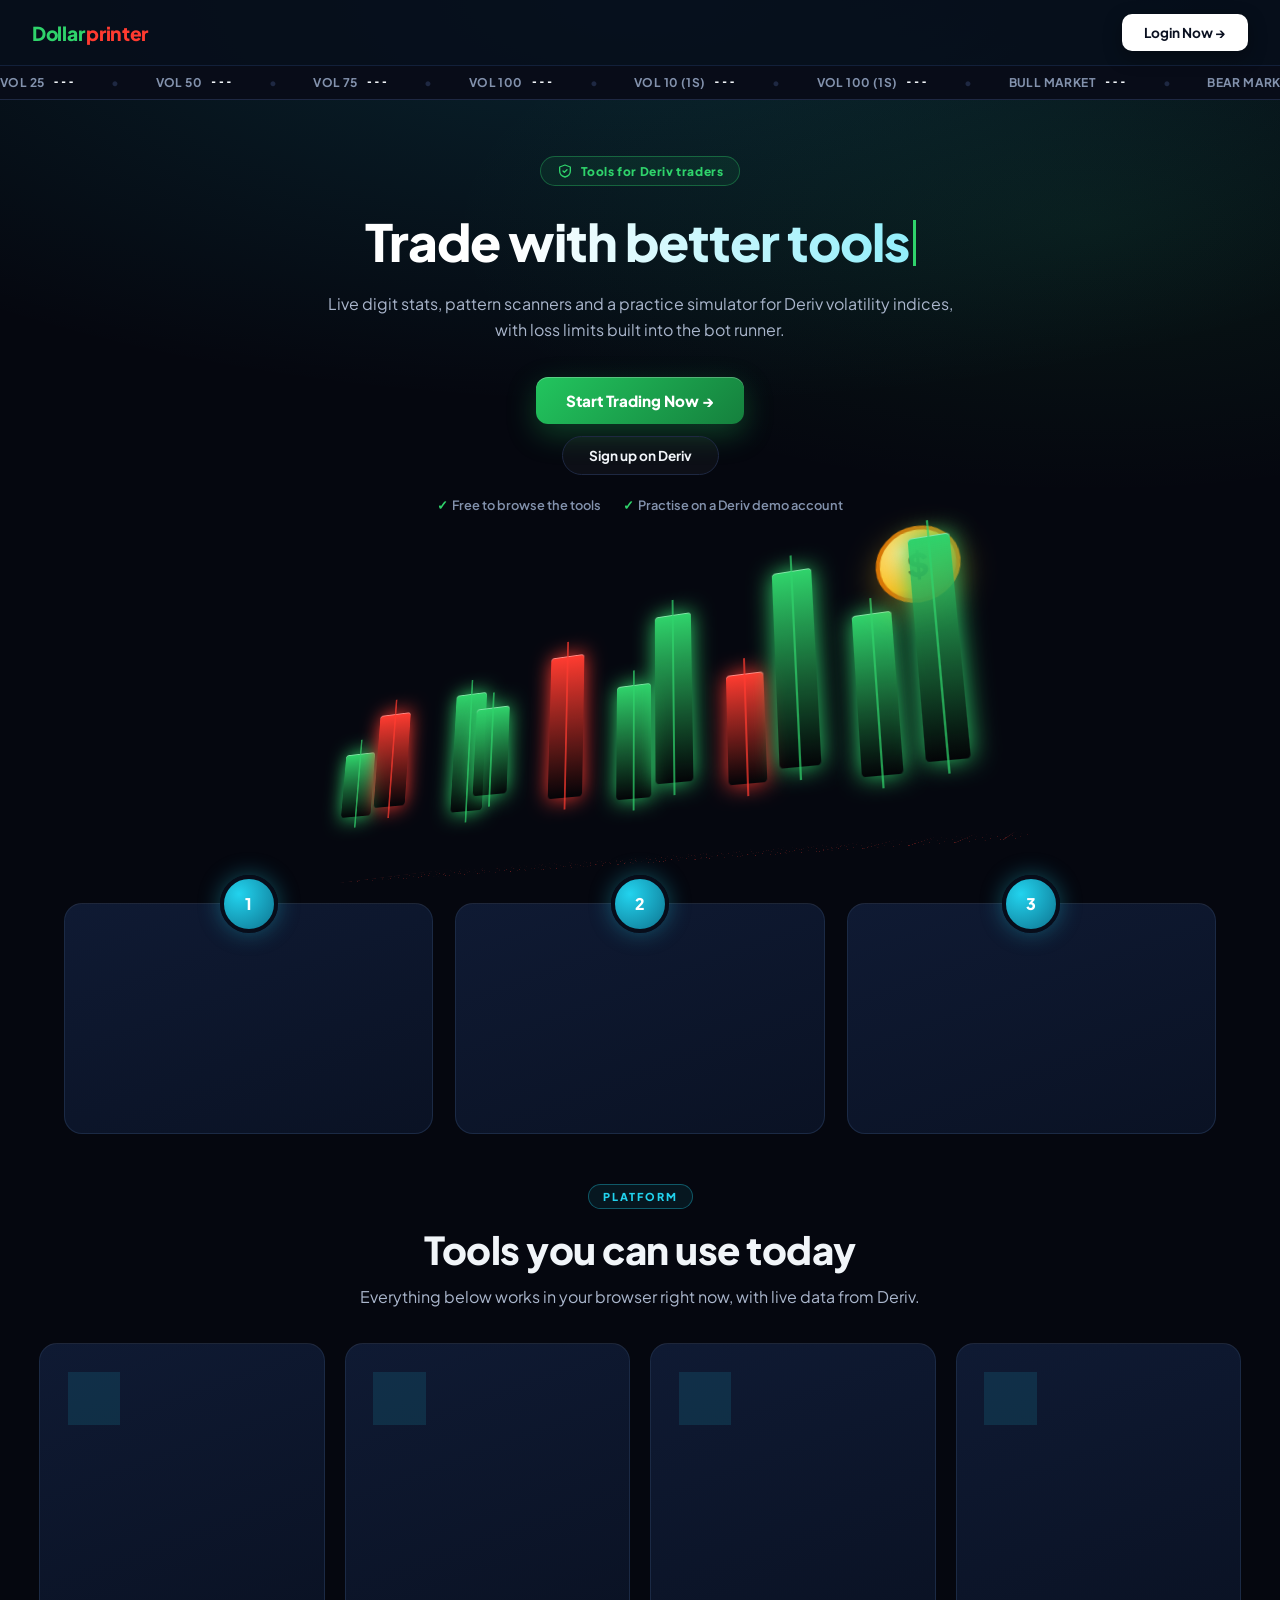
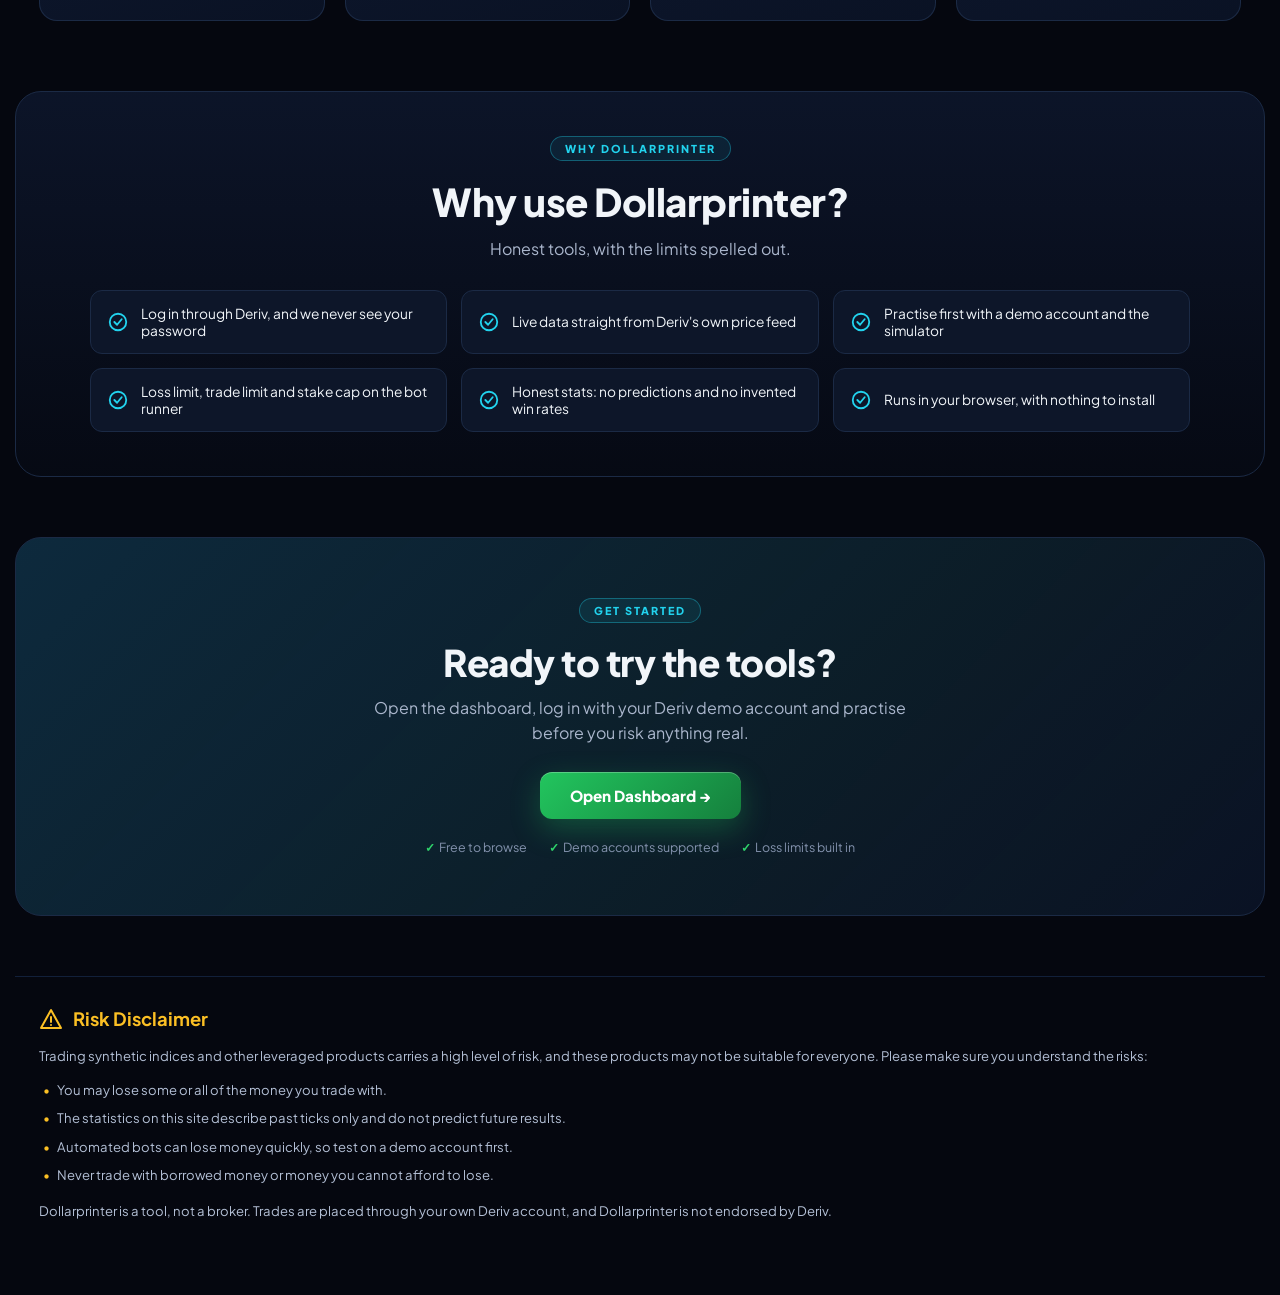
==== index.html @ e22c9d63 "Initial TradersKit website" ====
<!DOCTYPE html>
<html lang="en">
<head>
  <meta charset="UTF-8" />
  <meta name="viewport" content="width=device-width, initial-scale=1.0" />
  <title>Dollarprinter — Automated Trading &amp; Smart Bots</title>
  <link rel="stylesheet" href="style.css" />
  <link href="https://fonts.googleapis.com/css2?family=Plus+Jakarta+Sans:wght@400;500;600;700;800&display=swap" rel="stylesheet">
  <style>
    /* ===== Landing page look (all styles for this page live here) ===== */
    body.landing-body {
      background-image:
        radial-gradient(ellipse 80% 45% at 50% 0%, rgba(34, 211, 238, 0.14), transparent),
        radial-gradient(ellipse 50% 30% at 85% 25%, rgba(47, 211, 107, 0.08), transparent);
      background-size: auto;
    }

    /* Header */
    .landing-header {
      max-width: none;
      padding: 14px 32px;
      border-bottom: 1px solid #12203a;
      background: rgba(7, 13, 26, 0.85);
    }
    .brand-logo-text .lg { color: var(--green); }
    .brand-logo-text .lp { color: var(--red); margin-left: 2px; }
    .btn-login-now {
      background: #fff;
      color: #0a1020;
      box-shadow: 0 6px 18px rgba(0, 0, 0, 0.35);
    }
    .btn-login-now:hover { box-shadow: 0 10px 24px rgba(255, 255, 255, 0.18); }

    /* Hero */
    .hero-section { padding: 56px 24px 30px; }
    .hero-badge {
      display: inline-flex;
      align-items: center;
      gap: 8px;
      letter-spacing: 0.6px;
      font-size: 0.75rem;
      color: var(--green);
      border-color: rgba(47, 211, 107, 0.35);
      background: rgba(47, 211, 107, 0.08);
    }
    .hero-badge svg { width: 16px; height: 16px; }
    .hero-section h1 {
      min-height: 1.2em;
      background: linear-gradient(90deg, #ffffff 35%, #67e8f9);
      -webkit-background-clip: text;
      background-clip: text;
    }
    .caret {
      display: inline-block;
      width: 3px;
      height: 0.9em;
      background: var(--green);
      margin-left: 4px;
      vertical-align: -0.08em;
      animation: blink 1s steps(1) infinite;
    }
    @keyframes blink { 50% { opacity: 0; } }
    .hero-sub { max-width: 640px; margin: 18px auto 0; color: #aab6cc; font-size: 1rem; line-height: 1.6; }
    .hero-cta-group { flex-direction: column; align-items: center; gap: 12px; }
    .btn-hero-start {
      background: linear-gradient(135deg, #22c55e, #15803d);
      box-shadow: 0 10px 30px rgba(34, 197, 94, 0.3), inset 0 1px 0 rgba(255, 255, 255, 0.25);
    }
    .btn-hero-signup { padding: 10px 26px; font-size: 0.85rem; border-radius: 99px; }
    .ck { color: var(--green); margin-right: 4px; font-weight: 800; }

    /* Scene */
    .trade-scene { margin-top: 0; height: 300px; }

    /* Step cards */
    .steps {
      max-width: 1200px;
      margin: 60px auto 50px;
      padding: 0 24px;
      display: grid;
      grid-template-columns: repeat(auto-fit, minmax(280px, 1fr));
      gap: 40px 22px;
      perspective: 1200px;
    }
    .step-card {
      position: relative;
      background: linear-gradient(160deg, #0f1a33, #0a1224);
      border: 1px solid #1b2a45;
      border-top-color: var(--border-hi);
      border-radius: 18px;
      padding: 46px 26px 26px;
      text-align: center;
      transition: transform 0.35s ease, box-shadow 0.35s ease;
      transform-style: preserve-3d;
    }
    .step-card:hover {
      transform: rotateX(4deg) rotateY(-6deg) translateY(-6px);
      box-shadow: 0 24px 50px rgba(0, 0, 0, 0.5), 0 0 0 1px rgba(34, 211, 238, 0.3);
    }
    .step-num {
      position: absolute;
      top: 0; left: 50%;
      transform: translate(-50%, -50%);
      width: 58px; height: 58px;
      border-radius: 50%;
      background: radial-gradient(circle at 30% 30%, #22d3ee, #0e7490);
      border: 4px solid #070d1a;
      box-shadow: 0 0 22px rgba(34, 211, 238, 0.35);
      display: flex; align-items: center; justify-content: center;
      font-weight: 800; color: #fff;
    }
    .step-card h4 { font-size: 1.05rem; margin-bottom: 10px; }
    .step-card p { font-size: 0.88rem; line-height: 1.65; color: #b4c0d6; }
    .step-where { display: inline-block; margin-top: 16px; font-size: 0.78rem; font-weight: 700; color: #22d3ee; }

    /* Section headings */
    .section-head { text-align: center; max-width: 760px; margin: 0 auto 34px; padding: 0 24px; }
    .tag {
      display: inline-block;
      font-size: 0.68rem; font-weight: 800; letter-spacing: 2px;
      color: #22d3ee;
      border: 1px solid rgba(34, 211, 238, 0.35);
      background: rgba(34, 211, 238, 0.08);
      padding: 5px 14px; border-radius: 99px; margin-bottom: 16px;
    }
    .section-head h2 { font-size: clamp(1.6rem, 3.5vw, 2.4rem); font-weight: 800; letter-spacing: -0.5px; }
    .section-head p { margin-top: 10px; color: #aab6cc; line-height: 1.6; }

    /* Feature cards */
    .feat-grid {
      max-width: 1250px;
      margin: 0 auto 70px;
      padding: 0 24px;
      display: grid;
      grid-template-columns: repeat(auto-fit, minmax(250px, 1fr));
      gap: 20px;
      perspective: 1200px;
    }
    .feat-card {
      background: linear-gradient(160deg, #0f1a33, #0a1224);
      border: 1px solid #1b2a45;
      border-top-color: var(--border-hi);
      border-radius: 18px;
      padding: 28px;
      transition: transform 0.35s ease, box-shadow 0.35s ease, border-color 0.35s;
      transform-style: preserve-3d;
    }
    .feat-card:hover {
      transform: rotateX(3deg) rotateY(-5deg) translateY(-6px);
      border-color: rgba(34, 211, 238, 0.5);
      box-shadow: 0 24px 50px rgba(0, 0, 0, 0.5), 0 0 30px rgba(34, 211, 238, 0.12);
    }
    .feat-icon {
      width: 52px; height: 52px;
      border-radius: 14px;
      background: rgba(34, 211, 238, 0.12);
      border: 1px solid rgba(34, 211, 238, 0.3);
      color: #22d3ee;
      display: flex; align-items: center; justify-content: center;
      margin-bottom: 20px;
    }
    .feat-icon svg { width: 26px; height: 26px; }
    .feat-card h3 { font-size: 1.08rem; font-weight: 700; }
    .feat-sub { display: block; margin: 6px 0 12px; font-size: 0.82rem; font-weight: 700; color: #22d3ee; }
    .feat-card p { font-size: 0.86rem; line-height: 1.65; color: #b4c0d6; }

    /* Why grid */
    .why-wrap {
      max-width: 1250px;
      margin: 0 auto 60px;
      padding: 44px 28px;
      border: 1px solid #1b2a45;
      border-radius: 26px;
      background: linear-gradient(180deg, rgba(15, 26, 51, 0.7), rgba(7, 13, 26, 0.4));
    }
    .why-grid {
      display: grid;
      grid-template-columns: repeat(auto-fit, minmax(280px, 1fr));
      gap: 14px;
      max-width: 1100px;
      margin: 0 auto;
    }
    .why-item {
      display: flex; align-items: center; gap: 12px;
      background: #0d1629;
      border: 1px solid #1b2a45;
      border-radius: 12px;
      padding: 14px 16px;
      font-size: 0.86rem;
      transition: border-color 0.25s, box-shadow 0.25s;
    }
    .why-item:hover { border-color: rgba(34, 211, 238, 0.5); box-shadow: 0 0 22px rgba(34, 211, 238, 0.12); }
    .why-item svg { flex-shrink: 0; width: 22px; height: 22px; color: #22d3ee; }

    /* Get started panel */
    .cta-panel {
      max-width: 1250px;
      margin: 0 auto 60px;
      padding: 60px 24px;
      text-align: center;
      border: 1px solid #1b2a45;
      border-radius: 26px;
      background:
        linear-gradient(135deg, rgba(34, 211, 238, 0.12), rgba(47, 211, 107, 0.06) 60%, transparent),
        #0a1224;
    }
    .cta-panel h2 { font-size: clamp(1.6rem, 3.5vw, 2.3rem); font-weight: 800; letter-spacing: -0.5px; }
    .cta-panel p { margin: 10px auto 26px; max-width: 560px; color: #aab6cc; line-height: 1.6; }
    .cta-checks { display: flex; gap: 22px; justify-content: center; flex-wrap: wrap; margin-top: 20px; font-size: 0.78rem; color: var(--text-muted); }

    /* Risk disclaimer */
    .risk-box { max-width: 1250px; margin: 0 auto; padding: 30px 24px 60px; border-top: 1px solid #12203a; }
    .risk-box h3 { display: flex; align-items: center; gap: 10px; color: var(--gold); font-size: 1.15rem; margin-bottom: 14px; }
    .risk-box h3 svg { width: 24px; height: 24px; }
    .risk-box p { font-size: 0.82rem; line-height: 1.7; color: #b4c0d6; margin-bottom: 12px; }
    .risk-box ul { list-style: none; margin: 0 0 14px; }
    .risk-box li { font-size: 0.82rem; line-height: 1.7; color: #b4c0d6; padding-left: 18px; position: relative; margin-bottom: 6px; }
    .risk-box li::before { content: "\2022"; position: absolute; left: 4px; color: var(--gold); }

    @media (max-width: 640px) {
      .landing-header { padding: 12px 16px; }
      .trade-scene { height: 240px; }
    }
    @media (prefers-reduced-motion: reduce) {
      .caret { animation: none; }
      .step-card, .feat-card { transition: none; }
    }
  </style>
</head>
<body class="landing-body">

  <!-- Main Landing Header -->
  <header class="landing-header">
    <div class="brand-logo-text">
      <span class="lg">Dollar</span><span class="lp">printer</span>
    </div>
    <a id="login-nav-btn" href="dashboard.html" class="btn-login-now">Login Now &rarr;</a>
  </header>

  <!-- Live price marquee (filled by script below) -->
  <div class="asset-ticker-bar">
    <div class="marquee">
      <div class="marquee-track" id="ticker-track"></div>
    </div>
  </div>

  <!-- Hero Section -->
  <section class="hero-section">
    <div class="hero-badge">
      <svg viewBox="0 0 24 24" fill="none" stroke="currentColor" stroke-width="2" stroke-linecap="round" stroke-linejoin="round"><path d="M12 3l8 3v6c0 5-3.5 8-8 9-4.5-1-8-4-8-9V6l8-3z"/><path d="M9 12l2 2 4-4"/></svg>
      Tools for Deriv traders
    </div>

    <h1><span id="typed"></span><span class="caret"></span></h1>
    <p class="hero-sub">Live digit stats, pattern scanners and a practice simulator for Deriv volatility indices, with loss limits built into the bot runner.</p>

    <div class="hero-cta-group">
      <a id="hero-start-btn" href="dashboard.html" class="btn-hero-start">Start Trading Now &rarr;</a>
      <a href="https://deriv.com/signup/" target="_blank" rel="noopener" class="btn-hero-signup">Sign up on Deriv</a>
    </div>

    <div class="hero-subtext">
      <span><span class="ck">&#10003;</span>Free to browse the tools</span>
      <span><span class="ck">&#10003;</span>Practise on a Deriv demo account</span>
    </div>
  </section>

  <!-- 3D Trades Scene -->
  <section class="trade-scene" aria-hidden="true">
    <div class="trade-stage">
      <div class="trade-floor"></div>

      <div class="candle"     style="--i:0;  --h:70px;  --z:0px;"></div>
      <div class="candle red" style="--i:1;  --h:100px; --z:30px;"></div>
      <div class="candle"     style="--i:2;  --h:130px; --z:-20px;"></div>
      <div class="candle"     style="--i:3;  --h:90px;  --z:40px;"></div>
      <div class="candle red" style="--i:4;  --h:150px; --z:0px;"></div>
      <div class="candle"     style="--i:5;  --h:120px; --z:-30px;"></div>
      <div class="candle"     style="--i:6;  --h:170px; --z:20px;"></div>
      <div class="candle red" style="--i:7;  --h:110px; --z:-10px;"></div>
      <div class="candle"     style="--i:8;  --h:190px; --z:35px;"></div>
      <div class="candle"     style="--i:9;  --h:160px; --z:-25px;"></div>
      <div class="candle"     style="--i:10; --h:215px; --z:10px;"></div>

      <div class="coin">$</div>
    </div>
  </section>

  <!-- Three steps -->
  <section class="steps">
    <div class="step-card">
      <div class="step-num">1</div>
      <h4>Pick a tool</h4>
      <p>Start with the dashboard for live stats, or open the digit tools and the pattern scanner to watch several markets at once.</p>
      <span class="step-where">Dashboard, Pro AI</span>
    </div>

    <div class="step-card">
      <div class="step-num">2</div>
      <h4>Study the numbers</h4>
      <p>See up to 5,000 ticks of digit history, even/odd and over/under results, and how your chosen pattern has really performed.</p>
      <span class="step-where">Bulk Trader, Analysis Tool</span>
    </div>

    <div class="step-card">
      <div class="step-num">3</div>
      <h4>Practise first</h4>
      <p>Try your stake, take profit, stop loss and martingale with virtual money and see what a losing streak costs before you risk any real money.</p>
      <span class="step-where">Dual Edge</span>
    </div>
  </section>

  <!-- Features -->
  <div class="section-head">
    <span class="tag">PLATFORM</span>
    <h2>Tools you can use today</h2>
    <p>Everything below works in your browser right now, with live data from Deriv.</p>
  </div>

  <section class="feat-grid">
    <div class="feat-card">
      <div class="feat-icon">
        <svg viewBox="0 0 24 24" fill="none" stroke="currentColor" stroke-width="2" stroke-linecap="round" stroke-linejoin="round"><path d="M3 3v18h18"/><path d="M7 15l4-4 3 3 5-6"/></svg>
      </div>
      <h3>Live Market Stats</h3>
      <span class="feat-sub">Last 100 ticks, updated live</span>
      <p>Ten Volatility indices ranked by their biggest lean in direction and even/odd, with plain notes on what the numbers do not tell you.</p>
    </div>

    <div class="feat-card">
      <div class="feat-icon">
        <svg viewBox="0 0 24 24" fill="none" stroke="currentColor" stroke-width="2" stroke-linecap="round" stroke-linejoin="round"><path d="M4 9h16M4 15h16M10 3L8 21M16 3l-2 18"/></svg>
      </div>
      <h3>Digit Tools</h3>
      <span class="feat-sub">Circles, history and patterns</span>
      <p>Ten live digit circles, an even/odd and over/under strip, and a scanner for six digit patterns across ten markets.</p>
    </div>

    <div class="feat-card">
      <div class="feat-icon">
        <svg viewBox="0 0 24 24" fill="none" stroke="currentColor" stroke-width="2" stroke-linecap="round" stroke-linejoin="round"><path d="M12 3l8 3v6c0 5-3.5 8-8 9-4.5-1-8-4-8-9V6l8-3z"/></svg>
      </div>
      <h3>Practice Simulator</h3>
      <span class="feat-sub">Virtual money only</span>
      <p>Run stake, take profit, stop loss and martingale on live ticks and see the real cost of a losing streak, with a payout margin included.</p>
    </div>

    <div class="feat-card">
      <div class="feat-icon">
        <svg viewBox="0 0 24 24" fill="none" stroke="currentColor" stroke-width="2" stroke-linecap="round" stroke-linejoin="round"><rect x="5" y="8" width="14" height="11" rx="3"/><path d="M12 8V4M9 13h.01M15 13h.01M9 16h6"/></svg>
      </div>
      <h3>Bot Runner with Limits</h3>
      <span class="feat-sub">Your Deriv account, your rules</span>
      <p>Log in through Deriv and run a simple digit bot that stops itself at your loss limit, trade limit or stake cap.</p>
    </div>
  </section>

  <!-- Why use -->
  <section class="why-wrap">
    <div class="section-head" style="margin-bottom: 28px;">
      <span class="tag">WHY DOLLARPRINTER</span>
      <h2>Why use Dollarprinter?</h2>
      <p>Honest tools, with the limits spelled out.</p>
    </div>

    <div class="why-grid">
      <div class="why-item">
        <svg viewBox="0 0 24 24" fill="none" stroke="currentColor" stroke-width="2" stroke-linecap="round" stroke-linejoin="round"><circle cx="12" cy="12" r="9"/><path d="M8 12l3 3 5-6"/></svg>
        <span>Log in through Deriv, and we never see your password</span>
      </div>
      <div class="why-item">
        <svg viewBox="0 0 24 24" fill="none" stroke="currentColor" stroke-width="2" stroke-linecap="round" stroke-linejoin="round"><circle cx="12" cy="12" r="9"/><path d="M8 12l3 3 5-6"/></svg>
        <span>Live data straight from Deriv's own price feed</span>
      </div>
      <div class="why-item">
        <svg viewBox="0 0 24 24" fill="none" stroke="currentColor" stroke-width="2" stroke-linecap="round" stroke-linejoin="round"><circle cx="12" cy="12" r="9"/><path d="M8 12l3 3 5-6"/></svg>
        <span>Practise first with a demo account and the simulator</span>
      </div>
      <div class="why-item">
        <svg viewBox="0 0 24 24" fill="none" stroke="currentColor" stroke-width="2" stroke-linecap="round" stroke-linejoin="round"><circle cx="12" cy="12" r="9"/><path d="M8 12l3 3 5-6"/></svg>
        <span>Loss limit, trade limit and stake cap on the bot runner</span>
      </div>
      <div class="why-item">
        <svg viewBox="0 0 24 24" fill="none" stroke="currentColor" stroke-width="2" stroke-linecap="round" stroke-linejoin="round"><circle cx="12" cy="12" r="9"/><path d="M8 12l3 3 5-6"/></svg>
        <span>Honest stats: no predictions and no invented win rates</span>
      </div>
      <div class="why-item">
        <svg viewBox="0 0 24 24" fill="none" stroke="currentColor" stroke-width="2" stroke-linecap="round" stroke-linejoin="round"><circle cx="12" cy="12" r="9"/><path d="M8 12l3 3 5-6"/></svg>
        <span>Runs in your browser, with nothing to install</span>
      </div>
    </div>
  </section>

  <!-- Get started -->
  <section class="cta-panel">
    <span class="tag">GET STARTED</span>
    <h2>Ready to try the tools?</h2>
    <p>Open the dashboard, log in with your Deriv demo account and practise before you risk anything real.</p>
    <a id="cta-start-btn" href="dashboard.html" class="btn-hero-start" style="display: inline-block;">Open Dashboard &rarr;</a>
    <div class="cta-checks">
      <span><span class="ck">&#10003;</span>Free to browse</span>
      <span><span class="ck">&#10003;</span>Demo accounts supported</span>
      <span><span class="ck">&#10003;</span>Loss limits built in</span>
    </div>
  </section>

  <!-- Risk disclaimer -->
  <section class="risk-box">
    <h3>
      <svg viewBox="0 0 24 24" fill="none" stroke="currentColor" stroke-width="2" stroke-linecap="round" stroke-linejoin="round"><path d="M12 3L2 21h20L12 3z"/><path d="M12 10v5M12 18h.01"/></svg>
      Risk Disclaimer
    </h3>
    <p>Trading synthetic indices and other leveraged products carries a high level of risk, and these products may not be suitable for everyone. Please make sure you understand the risks:</p>
    <ul>
      <li>You may lose some or all of the money you trade with.</li>
      <li>The statistics on this site describe past ticks only and do not predict future results.</li>
      <li>Automated bots can lose money quickly, so test on a demo account first.</li>
      <li>Never trade with borrowed money or money you cannot afford to lose.</li>
    </ul>
    <p>Dollarprinter is a tool, not a broker. Trades are placed through your own Deriv account, and Dollarprinter is not endorsed by Deriv.</p>
  </section>

  <script>
    // ---------- OAuth / local routing ----------
    const APP_ID = 1089; // Replace with your production App ID once hosted
    const isLocal = window.location.hostname === "localhost" || window.location.hostname === "127.0.0.1";

    if (!isLocal) {
      const redirectUri = window.location.origin + "/dashboard.html";
      const oauthUrl = `https://oauth.deriv.com/oauth2/authorize?app_id=${APP_ID}&l=EN&brand=deriv&redirect_uri=${encodeURIComponent(redirectUri)}`;
      document.getElementById("login-nav-btn").href = oauthUrl;
      document.getElementById("hero-start-btn").href = oauthUrl;
      document.getElementById("cta-start-btn").href = oauthUrl;
    }

    // ---------- Typewriter headline ----------
    const PHRASES = ["Trade with better tools", "Test before you trade", "Know your risk first"];
    const typedEl = document.getElementById("typed");
    const reduceMotion = window.matchMedia("(prefers-reduced-motion: reduce)").matches;

    if (reduceMotion) {
      typedEl.textContent = PHRASES[0];
    } else {
      let phraseIndex = 0;
      let charIndex = 0;
      let deleting = false;

      function typeStep() {
        const full = PHRASES[phraseIndex];

        if (!deleting) {
          charIndex++;
          typedEl.textContent = full.slice(0, charIndex);
          if (charIndex === full.length) {
            deleting = true;
            setTimeout(typeStep, 1800);
            return;
          }
          setTimeout(typeStep, 70);
        } else {
          charIndex--;
          typedEl.textContent = full.slice(0, charIndex);
          if (charIndex === 0) {
            deleting = false;
            phraseIndex = (phraseIndex + 1) % PHRASES.length;
            setTimeout(typeStep, 350);
            return;
          }
          setTimeout(typeStep, 35);
        }
      }
      typeStep();
    }

    // ---------- Live ticker marquee ----------
    const TICKER_SYMBOLS = [
      { symbol: "R_25",    label: "VOL 25" },
      { symbol: "R_50",    label: "VOL 50" },
      { symbol: "R_75",    label: "VOL 75" },
      { symbol: "R_100",   label: "VOL 100" },
      { symbol: "1HZ10V",  label: "VOL 10 (1S)" },
      { symbol: "1HZ100V", label: "VOL 100 (1S)" },
      { symbol: "RDBULL",  label: "BULL MARKET" },
      { symbol: "RDBEAR",  label: "BEAR MARKET" }
    ];

    const lastQuotes = {};

    function buildTicker() {
      const track = document.getElementById("ticker-track");
      // Build the list twice so the -50% scroll loops without a jump
      let html = "";
      for (let round = 0; round < 2; round++) {
        TICKER_SYMBOLS.forEach(item => {
          html += `
            <span class="tick-item" data-symbol="${item.symbol}">
              ${item.label} <b>---</b>
            </span>`;
        });
      }
      track.innerHTML = html;
    }

    function updateTicker(symbol, quote) {
      const previous = lastQuotes[symbol];
      lastQuotes[symbol] = quote;

      document.querySelectorAll(`.tick-item[data-symbol="${symbol}"]`).forEach(el => {
        el.querySelector("b").textContent = quote;
        if (previous !== undefined) {
          el.classList.remove("up", "down");
          if (quote > previous) el.classList.add("up");
          if (quote < previous) el.classList.add("down");
        }
      });
    }

    function connectTicker() {
      const socket = new WebSocket(`wss://ws.derivws.com/websockets/v3?app_id=${APP_ID}`);

      socket.onopen = () => {
        TICKER_SYMBOLS.forEach(item => {
          socket.send(JSON.stringify({ ticks: item.symbol, subscribe: 1 }));
        });
      };

      socket.onmessage = (event) => {
        const data = JSON.parse(event.data);
        if (data.msg_type === "tick" && data.tick) {
          const digits = data.tick.pip_size || 2;
          updateTicker(data.tick.symbol, Number(data.tick.quote).toFixed(digits));
        }
      };

      socket.onclose = () => setTimeout(connectTicker, 3000);
    }

    buildTicker();
    connectTicker();
  </script>
</body>
</html>
---- style.css ----
:root {
  --bg-dark: #05070f;
  --bg-card: #0b101e;
  --bg-element: #131a2e;
  --border: #1e2842;
  --border-hi: rgba(255, 255, 255, 0.08);
  --text-main: #f1f5f9;
  --text-muted: #8392ad;
  --red: #ff3b30;
  --red-deep: #c4161c;
  --green: #2fd36b;
  --blue: #3b82f6;
  --cyan: #38bdf8;
  --gold: #fbbf24;
  --mono: 'JetBrains Mono', ui-monospace, 'SFMono-Regular', Menlo, monospace;
}

* { box-sizing: border-box; margin: 0; padding: 0; font-family: 'Plus Jakarta Sans', sans-serif; }

body.dash-body,
body.landing-body {
  background-color: var(--bg-dark);
  background-image:
    radial-gradient(ellipse 80% 50% at 50% -10%, rgba(255, 59, 48, 0.12), transparent),
    linear-gradient(rgba(255, 255, 255, 0.025) 1px, transparent 1px),
    linear-gradient(90deg, rgba(255, 255, 255, 0.025) 1px, transparent 1px);
  background-size: auto, 48px 48px, 48px 48px;
  background-attachment: fixed;
  color: var(--text-main);
  min-height: 100vh;
  -webkit-font-smoothing: antialiased;
}

/* ============ MARQUEE (reusable) ============ */
.marquee { overflow: hidden; width: 100%; white-space: nowrap; }
.marquee-track {
  display: flex;
  width: max-content;
  gap: 36px;
  animation: marqueeScroll 35s linear infinite;
}
.marquee:hover .marquee-track { animation-play-state: paused; }
.marquee.fast .marquee-track { animation-duration: 20s; }
.marquee.reverse .marquee-track { animation-direction: reverse; }
@keyframes marqueeScroll {
  from { transform: translateX(0); }
  to { transform: translateX(-50%); }
}
.tick-item {
  display: inline-flex;
  align-items: center;
  gap: 8px;
  font-size: 0.75rem;
  font-weight: 700;
  letter-spacing: 0.4px;
  color: var(--text-muted);
}
.tick-item b { font-family: var(--mono); color: var(--text-main); font-weight: 700; }
.tick-item.up b, .tick-item.up .chg { color: var(--green); }
.tick-item.down b, .tick-item.down .chg { color: var(--red); }
.tick-item .chg { font-family: var(--mono); font-size: 0.7rem; }
.tick-item::after { content: "•"; margin-left: 28px; color: var(--border); }

/* ============ LANDING: TOP TICKER ============ */
.asset-ticker-bar {
  background: #080c18;
  border-bottom: 1px solid var(--border);
  padding: 9px 0;
  overflow: hidden;
  display: flex;
  gap: 32px;
  font-size: 0.72rem;
  font-weight: 700;
  color: var(--text-muted);
  white-space: nowrap;
}
.asset-ticker-bar > span { padding-left: 20px; }
.asset-ticker-bar .marquee-track { padding: 0; }

/* ============ LANDING: HEADER ============ */
.landing-header {
  display: flex;
  justify-content: space-between;
  align-items: center;
  padding: 18px 32px;
  max-width: 1300px;
  margin: 0 auto;
}
.btn-login-now {
  background: linear-gradient(135deg, var(--red), var(--red-deep));
  color: #fff;
  text-decoration: none;
  padding: 10px 22px;
  border-radius: 10px;
  font-weight: 700;
  font-size: 0.85rem;
  box-shadow: 0 8px 24px rgba(255, 59, 48, 0.25), inset 0 1px 0 rgba(255, 255, 255, 0.25);
  transition: transform 0.2s, box-shadow 0.2s;
}
.btn-login-now:hover { transform: translateY(-2px); box-shadow: 0 12px 30px rgba(255, 59, 48, 0.4), inset 0 1px 0 rgba(255, 255, 255, 0.25); }

/* ============ LANDING: HERO ============ */
.hero-section {
  max-width: 900px;
  margin: 0 auto;
  padding: 70px 24px 50px;
  text-align: center;
}
.hero-badge {
  display: inline-block;
  font-size: 0.7rem;
  font-weight: 800;
  letter-spacing: 2px;
  color: var(--red);
  border: 1px solid rgba(255, 59, 48, 0.35);
  background: rgba(255, 59, 48, 0.08);
  padding: 6px 16px;
  border-radius: 99px;
  margin-bottom: 26px;
}
.hero-section h1 {
  font-size: clamp(1.9rem, 4.5vw, 3.2rem);
  font-weight: 800;
  line-height: 1.15;
  letter-spacing: -1px;
  background: linear-gradient(180deg, #ffffff 30%, #9aa8c4);
  -webkit-background-clip: text;
  background-clip: text;
  -webkit-text-fill-color: transparent;
}
.hero-cta-group { display: flex; gap: 14px; justify-content: center; flex-wrap: wrap; margin-top: 34px; }
.btn-hero-start {
  background: linear-gradient(135deg, var(--red), var(--red-deep));
  color: #fff;
  text-decoration: none;
  padding: 14px 30px;
  border-radius: 12px;
  font-weight: 800;
  font-size: 0.95rem;
  box-shadow: 0 10px 30px rgba(255, 59, 48, 0.3), inset 0 1px 0 rgba(255, 255, 255, 0.25);
  transition: transform 0.2s;
}
.btn-hero-start:hover { transform: translateY(-3px) scale(1.02); }
.btn-hero-signup {
  color: var(--text-main);
  text-decoration: none;
  padding: 14px 30px;
  border-radius: 12px;
  font-weight: 700;
  font-size: 0.95rem;
  border: 1px solid var(--border);
  background: rgba(255, 255, 255, 0.03);
  transition: border-color 0.2s, background 0.2s;
}
.btn-hero-signup:hover { border-color: var(--text-muted); background: rgba(255, 255, 255, 0.07); }
.hero-subtext { display: flex; gap: 22px; justify-content: center; flex-wrap: wrap; margin-top: 22px; font-size: 0.8rem; color: var(--text-muted); font-weight: 600; }

/* ============ LANDING: TESTIMONIALS + METRICS ============ */
.testimonials-grid {
  max-width: 1200px;
  margin: 30px auto 50px;
  padding: 0 24px;
  display: grid;
  grid-template-columns: repeat(auto-fit, minmax(280px, 1fr));
  gap: 22px;
  perspective: 1200px;
}
.testi-card {
  background: linear-gradient(160deg, var(--bg-element), var(--bg-card));
  border: 1px solid var(--border);
  border-top-color: var(--border-hi);
  border-radius: 16px;
  padding: 26px;
  transition: transform 0.35s ease, box-shadow 0.35s ease;
  transform-style: preserve-3d;
}
.testi-card:hover {
  transform: rotateX(4deg) rotateY(-6deg) translateY(-6px);
  box-shadow: 0 24px 50px rgba(0, 0, 0, 0.5), 0 0 0 1px rgba(255, 59, 48, 0.25);
}
.testi-avatar {
  width: 44px; height: 44px;
  border-radius: 12px;
  background: linear-gradient(135deg, var(--red), var(--red-deep));
  display: flex; align-items: center; justify-content: center;
  font-weight: 800; font-size: 0.85rem;
  margin-bottom: 16px;
}
.testi-card p { font-size: 0.88rem; line-height: 1.65; color: #cbd5e1; margin-bottom: 18px; }
.testi-card h4 { font-size: 0.95rem; font-weight: 700; }
.testi-role { font-size: 0.75rem; color: var(--text-muted); }
.stars { color: var(--gold); font-size: 0.85rem; letter-spacing: 2px; margin-top: 10px; }

.landing-metrics {
  max-width: 1100px;
  margin: 0 auto;
  padding: 40px 24px 70px;
  display: grid;
  grid-template-columns: repeat(auto-fit, minmax(160px, 1fr));
  gap: 20px;
  text-align: center;
  border-top: 1px solid var(--border);
}
.landing-metrics h2 { font-family: var(--mono); font-size: 2rem; font-weight: 800; color: #fff; }
.landing-metrics span { font-size: 0.78rem; color: var(--text-muted); font-weight: 600; text-transform: uppercase; letter-spacing: 1px; }

/* ============ 3D TRADES SCENE ============ */
.trade-scene {
  perspective: 1100px;
  height: 340px;
  max-width: 760px;
  margin: 10px auto 0;
  position: relative;
}
.trade-stage {
  position: absolute;
  inset: 0;
  transform-style: preserve-3d;
  transform: rotateX(18deg) rotateY(-22deg);
  animation: stageSway 12s ease-in-out infinite alternate;
}
@keyframes stageSway {
  from { transform: rotateX(18deg) rotateY(-22deg); }
  to { transform: rotateX(14deg) rotateY(18deg); }
}
.trade-floor {
  position: absolute;
  left: 4%; right: 4%; bottom: 20px; height: 70%;
  transform: rotateX(78deg) translateZ(-40px);
  transform-origin: bottom;
  background-image:
    linear-gradient(rgba(255, 59, 48, 0.35) 1px, transparent 1px),
    linear-gradient(90deg, rgba(255, 59, 48, 0.35) 1px, transparent 1px);
  background-size: 40px 40px;
  mask-image: linear-gradient(to top, #000, transparent);
  -webkit-mask-image: linear-gradient(to top, #000, transparent);
}
.candle {
  position: absolute;
  bottom: 50px;
  left: calc(var(--i) * 8.2% + 4%);
  width: 5%;
  min-width: 18px;
  height: var(--h);
  border-radius: 4px;
  background: linear-gradient(180deg, var(--c, var(--green)), rgba(0, 0, 0, 0.55));
  box-shadow: 0 0 22px var(--c, var(--green)), inset 0 1px 0 rgba(255, 255, 255, 0.4);
  transform-origin: bottom;
  transform: translateZ(var(--z, 0px));
  animation: candlePulse 3.2s ease-in-out infinite;
  animation-delay: calc(var(--i) * -0.35s);
}
.candle::before {
  content: "";
  position: absolute;
  left: 50%; width: 2px;
  top: -16px; bottom: -12px;
  transform: translateX(-50%);
  background: var(--c, var(--green));
  opacity: 0.7;
}
.candle.red { --c: var(--red); }
@keyframes candlePulse {
  0%, 100% { transform: translateZ(var(--z, 0px)) scaleY(1); }
  50% { transform: translateZ(var(--z, 0px)) scaleY(1.14); }
}

.coin {
  position: absolute;
  top: 6%; right: 8%;
  width: 78px; height: 78px;
  border-radius: 50%;
  transform-style: preserve-3d;
  animation: coinSpin 5s linear infinite, coinFloat 3s ease-in-out infinite alternate;
  background: radial-gradient(circle at 30% 30%, #fde68a, var(--gold) 55%, #b45309);
  border: 4px solid #d97706;
  box-shadow: 0 10px 30px rgba(251, 191, 36, 0.35);
  display: flex; align-items: center; justify-content: center;
  font-size: 2rem; font-weight: 800; color: #78350f;
}
@keyframes coinSpin { from { transform: rotateY(0deg); } to { transform: rotateY(360deg); } }
@keyframes coinFloat { from { margin-top: 0; } to { margin-top: 18px; } }

/* ============ DASHBOARD HEADER ============ */
.dash-top-header {
  display: flex;
  justify-content: space-between;
  align-items: center;
  padding: 12px 20px;
  background: rgba(11, 16, 30, 0.85);
  backdrop-filter: blur(12px);
  -webkit-backdrop-filter: blur(12px);
  border-bottom: 1px solid var(--border);
  position: sticky;
  top: 0;
  z-index: 100;
  gap: 15px;
}
.dash-header-left { display: flex; align-items: center; gap: 12px; flex-shrink: 0; }
.menu-btn { background: none; border: none; color: #fff; font-size: 1.3rem; cursor: pointer; display: none; }
.brand-logo-text { font-size: 1.2rem; font-weight: 800; cursor: pointer; white-space: nowrap; letter-spacing: -0.3px; }
.logo-box-red { background: linear-gradient(135deg, var(--red), var(--red-deep)); color: #fff; padding: 2px 8px; border-radius: 6px; }
.logo-text-white { color: #fff; margin-left: 2px; }

.dash-nav-tabs {
  display: flex;
  gap: 4px;
  overflow-x: auto;
  flex-grow: 1;
  padding: 2px 4px;
  scrollbar-width: thin;
  scrollbar-color: var(--border) transparent;
}
.dash-nav-tabs::-webkit-scrollbar { height: 4px; }
.dash-nav-tabs::-webkit-scrollbar-thumb { background: var(--border); border-radius: 4px; }

.nav-tab {
  background: transparent;
  border: 1px solid transparent;
  color: var(--text-muted);
  padding: 7px 12px;
  font-weight: 600;
  font-size: 0.78rem;
  border-radius: 8px;
  cursor: pointer;
  white-space: nowrap;
  transition: all 0.2s;
  flex-shrink: 0;
}
.nav-tab:hover { background: var(--bg-element); color: #fff; }
.nav-tab.active {
  background: var(--bg-element);
  color: #fff;
  border-color: var(--border);
  box-shadow: inset 0 -2px 0 var(--red);
}

.dash-header-right { display: flex; align-items: center; gap: 10px; flex-shrink: 0; }
.btn-withdraw {
  background: transparent;
  color: var(--text-main);
  border: 1px solid var(--border);
  padding: 7px 14px;
  border-radius: 8px;
  font-weight: 700;
  font-size: 0.8rem;
  cursor: pointer;
  transition: all 0.2s;
  white-space: nowrap;
}
.btn-withdraw:hover { border-color: var(--blue); background: rgba(59, 130, 246, 0.1); }

.btn-deriv-login {
  background: linear-gradient(135deg, var(--red), var(--red-deep));
  color: #fff;
  text-decoration: none;
  padding: 7px 18px;
  border-radius: 8px;
  font-weight: 700;
  font-size: 0.8rem;
  box-shadow: 0 6px 16px rgba(255, 59, 48, 0.28), inset 0 1px 0 rgba(255, 255, 255, 0.25);
  transition: transform 0.2s;
  white-space: nowrap;
}
.btn-deriv-login:hover { transform: translateY(-1px); }

.account-dropdown-pill {
  background: var(--bg-element);
  border: 1px solid rgba(47, 211, 107, 0.5);
  padding: 5px 12px;
  border-radius: 8px;
  font-weight: 700;
  font-size: 0.8rem;
  display: flex;
  align-items: center;
  gap: 6px;
  cursor: pointer;
}
.bal-amount { color: var(--green); font-family: var(--mono); }
.dropdown-arrow { font-size: 0.6rem; color: var(--text-muted); }

/* ============ RED TICKER (works as plain text OR marquee) ============ */
.red-announcement-ticker {
  background: linear-gradient(90deg, var(--red-deep), var(--red), var(--red-deep));
  color: #fff;
  text-align: center;
  font-size: 0.72rem;
  font-weight: 800;
  padding: 7px 0;
  letter-spacing: 1px;
  overflow: hidden;
}
.red-announcement-ticker .marquee-track { gap: 60px; animation-duration: 28s; }
.red-announcement-ticker .marquee-track span { padding-right: 0; }

/* ============ WORKSPACE ============ */
.workspace-container { max-width: 1350px; margin: 24px auto; padding: 0 20px; }

.filter-toolbar {
  display: flex;
  justify-content: space-between;
  align-items: center;
  margin-bottom: 26px;
  flex-wrap: wrap;
  gap: 14px;
}
.filter-dropdown-group { display: flex; gap: 10px; align-items: center; flex-wrap: wrap; }
.select-box {
  background: var(--bg-element);
  border: 1px solid var(--border);
  color: #fff;
  padding: 9px 14px;
  border-radius: 10px;
  font-size: 0.85rem;
  outline: none;
  cursor: pointer;
  transition: border-color 0.2s;
}
.select-box:focus { border-color: var(--blue); }
.search-box-wrapper { position: relative; }
.search-bot-input {
  background: var(--bg-element);
  border: 1px solid var(--border);
  color: #fff;
  padding: 9px 14px 9px 36px;
  border-radius: 10px;
  font-size: 0.85rem;
  outline: none;
  width: 260px;
  max-width: 100%;
  transition: border-color 0.2s;
}
.search-bot-input:focus { border-color: var(--blue); }
.search-icon { position: absolute; left: 12px; top: 10px; font-size: 0.85rem; color: var(--text-muted); }

.action-pills-group { display: flex; gap: 8px; flex-wrap: wrap; }
.action-pill {
  background: var(--bg-card);
  border: 1px solid var(--border);
  color: var(--text-muted);
  padding: 9px 16px;
  border-radius: 10px;
  font-weight: 600;
  font-size: 0.85rem;
  cursor: pointer;
  transition: all 0.2s;
}
.action-pill:hover { color: #fff; border-color: var(--text-muted); }
.action-pill.active { background: var(--blue); border-color: var(--blue); color: #fff; }

/* ============ SIGNALS ============ */
.live-signals-section { margin-bottom: 30px; }
.section-title-row { display: flex; align-items: center; gap: 12px; margin-bottom: 14px; }
.section-title-row h3 { font-size: 1.15rem; font-weight: 700; letter-spacing: -0.3px; }
.signal-count-badge {
  font-size: 0.72rem;
  color: var(--green);
  background: rgba(47, 211, 107, 0.1);
  padding: 3px 10px;
  border-radius: 99px;
  border: 1px solid rgba(47, 211, 107, 0.3);
  font-weight: 700;
}

.signals-cards-grid { display: grid; grid-template-columns: repeat(2, 1fr); gap: 18px; perspective: 1200px; }
@media(max-width: 768px) { .signals-cards-grid { grid-template-columns: 1fr; } }

.signal-card {
  background: linear-gradient(160deg, var(--bg-element), var(--bg-card));
  border: 1px solid var(--border);
  border-top-color: var(--border-hi);
  border-radius: 14px;
  padding: 20px;
  transition: transform 0.3s ease, box-shadow 0.3s ease;
  transform-style: preserve-3d;
}
.signal-card:hover {
  transform: rotateX(3deg) rotateY(-5deg) translateY(-4px);
  box-shadow: 0 20px 40px rgba(0, 0, 0, 0.5);
}
.signal-card-header { display: flex; justify-content: space-between; align-items: center; margin-bottom: 8px; }
.sig-num { font-size: 0.75rem; color: var(--text-muted); font-weight: 700; font-family: var(--mono); }
.sig-tag { font-size: 0.7rem; font-weight: 800; padding: 3px 9px; border-radius: 6px; letter-spacing: 0.5px; }
.sig-tag.odd { background: rgba(255, 59, 48, 0.15); color: var(--red); }
.sig-tag.fall { background: rgba(59, 130, 246, 0.15); color: var(--blue); }
.signal-card h4 { font-size: 1rem; font-weight: 700; margin-bottom: 12px; }
.confidence-row { display: flex; justify-content: space-between; font-size: 0.75rem; color: var(--text-muted); margin-bottom: 6px; }
.conf-val { font-weight: 700; color: #fff; font-family: var(--mono); }
.progress-bar-container { height: 6px; background: #0a0f1d; border-radius: 4px; overflow: hidden; }
.progress-fill { height: 100%; border-radius: 4px; }
.progress-fill.odd { background: linear-gradient(90deg, var(--red-deep), var(--red)); height: 100%; }
.progress-fill.fall { background: linear-gradient(90deg, #1d4ed8, var(--blue)); height: 100%; }

/* ============ TERMINAL ============ */
.terminal-card-container {
  background: linear-gradient(160deg, #0e1526, var(--bg-card));
  border: 1px solid var(--border);
  border-top-color: var(--border-hi);
  border-radius: 16px;
  padding: 26px;
  box-shadow: 0 30px 60px rgba(0, 0, 0, 0.35);
}
.terminal-top-row { display: flex; justify-content: space-between; align-items: center; margin-bottom: 22px; flex-wrap: wrap; gap: 10px; }
.terminal-top-row h2 { font-size: 1.1rem; font-weight: 700; letter-spacing: -0.3px; }
.live-quote-box {
  background: #070b16;
  border: 1px solid var(--border);
  padding: 7px 16px;
  border-radius: 10px;
  font-family: var(--mono);
  font-size: 1.05rem;
  font-weight: 800;
  color: var(--cyan);
  text-shadow: 0 0 12px rgba(56, 189, 248, 0.5);
}

.digit-grid-view {
  display: grid;
  grid-template-columns: repeat(5, 1fr);
  gap: 12px;
  margin-bottom: 22px;
  perspective: 1000px;
}
@media(max-width: 600px) { .digit-grid-view { grid-template-columns: repeat(2, 1fr); } }
.digit-box-card {
  background: linear-gradient(160deg, var(--bg-element), #0d1426);
  border: 1px solid var(--border);
  border-radius: 12px;
  padding: 14px 12px;
  text-align: center;
  transition: transform 0.2s, border-color 0.2s, box-shadow 0.2s;
  font-family: var(--mono);
}
.digit-box-card:hover { box-shadow: 0 12px 24px rgba(0, 0, 0, 0.4); }

/* ============ BOT RUNNER ============ */
.bot-runner-footer-bar {
  display: flex;
  justify-content: space-between;
  align-items: center;
  background: #0a0f1d;
  border: 1px solid var(--border);
  padding: 14px 18px;
  border-radius: 12px;
  margin-bottom: 16px;
  flex-wrap: wrap;
  gap: 12px;
}
.runner-controls-left { display: flex; gap: 10px; align-items: center; flex-wrap: wrap; }
.runner-controls-right { display: flex; gap: 12px; align-items: center; }
.token-input-sm {
  background: var(--bg-element);
  border: 1px solid var(--border);
  color: #fff;
  padding: 9px 12px;
  border-radius: 10px;
  font-size: 0.85rem;
  font-family: var(--mono);
  outline: none;
}
.token-input-sm:focus { border-color: var(--blue); }
.btn-run-bot {
  background: linear-gradient(135deg, #3be07f, var(--green));
  color: #04210f;
  border: none;
  padding: 10px 22px;
  border-radius: 10px;
  font-weight: 800;
  font-size: 0.9rem;
  cursor: pointer;
  transition: transform 0.2s, box-shadow 0.2s;
  box-shadow: 0 8px 20px rgba(47, 211, 107, 0.25), inset 0 1px 0 rgba(255, 255, 255, 0.35);
}
.btn-run-bot:hover { transform: translateY(-2px); box-shadow: 0 12px 26px rgba(47, 211, 107, 0.35), inset 0 1px 0 rgba(255, 255, 255, 0.35); }
.execution-speed-tag {
  font-size: 0.7rem;
  color: var(--gold);
  font-weight: 800;
  letter-spacing: 1px;
  border: 1px solid rgba(251, 191, 36, 0.35);
  padding: 4px 10px;
  border-radius: 6px;
}

.terminal-log-box {
  background: #05080f;
  border: 1px solid var(--border);
  padding: 14px;
  border-radius: 10px;
  font-family: var(--mono);
  font-size: 0.76rem;
  line-height: 1.6;
  height: 130px;
  overflow-y: auto;
  color: var(--text-muted);
}

/* ============ FLOATING AI ============ */
.floating-ai-btn {
  position: fixed;
  bottom: 24px;
  right: 24px;
  width: 56px;
  height: 56px;
  background: radial-gradient(circle at 30% 30%, #a78bfa 0%, #5b21b6 100%);
  border-radius: 50%;
  display: flex;
  align-items: center;
  justify-content: center;
  box-shadow: 0 8px 24px rgba(139, 92, 246, 0.45), inset 0 1px 0 rgba(255, 255, 255, 0.3);
  cursor: pointer;
  z-index: 1000;
  animation: aiBob 3s ease-in-out infinite alternate;
}
@keyframes aiBob { from { transform: translateY(0); } to { transform: translateY(-6px); } }
.ai-glow-circle { font-weight: 800; font-size: 1rem; color: #fff; }

/* ============ MOBILE NAV ============ */
@media(max-width: 992px) {
  .menu-btn { display: block; }
  .dash-nav-tabs {
    display: none;
    position: absolute;
    top: 100%;
    left: 0;
    width: 100%;
    background: var(--bg-card);
    flex-direction: column;
    padding: 14px;
    border-bottom: 1px solid var(--border);
    box-shadow: 0 10px 25px rgba(0, 0, 0, 0.5);
    z-index: 200;
  }
  .dash-nav-tabs.mobile-open { display: flex; }
  .nav-tab { width: 100%; text-align: left; padding: 10px 14px; }
  .landing-header { padding: 14px 18px; }
  .trade-scene { height: 260px; }
}

/* ============ REDUCED MOTION ============ */
@media (prefers-reduced-motion: reduce) {
  .marquee-track, .trade-stage, .candle, .coin, .floating-ai-btn { animation: none !important; }
}
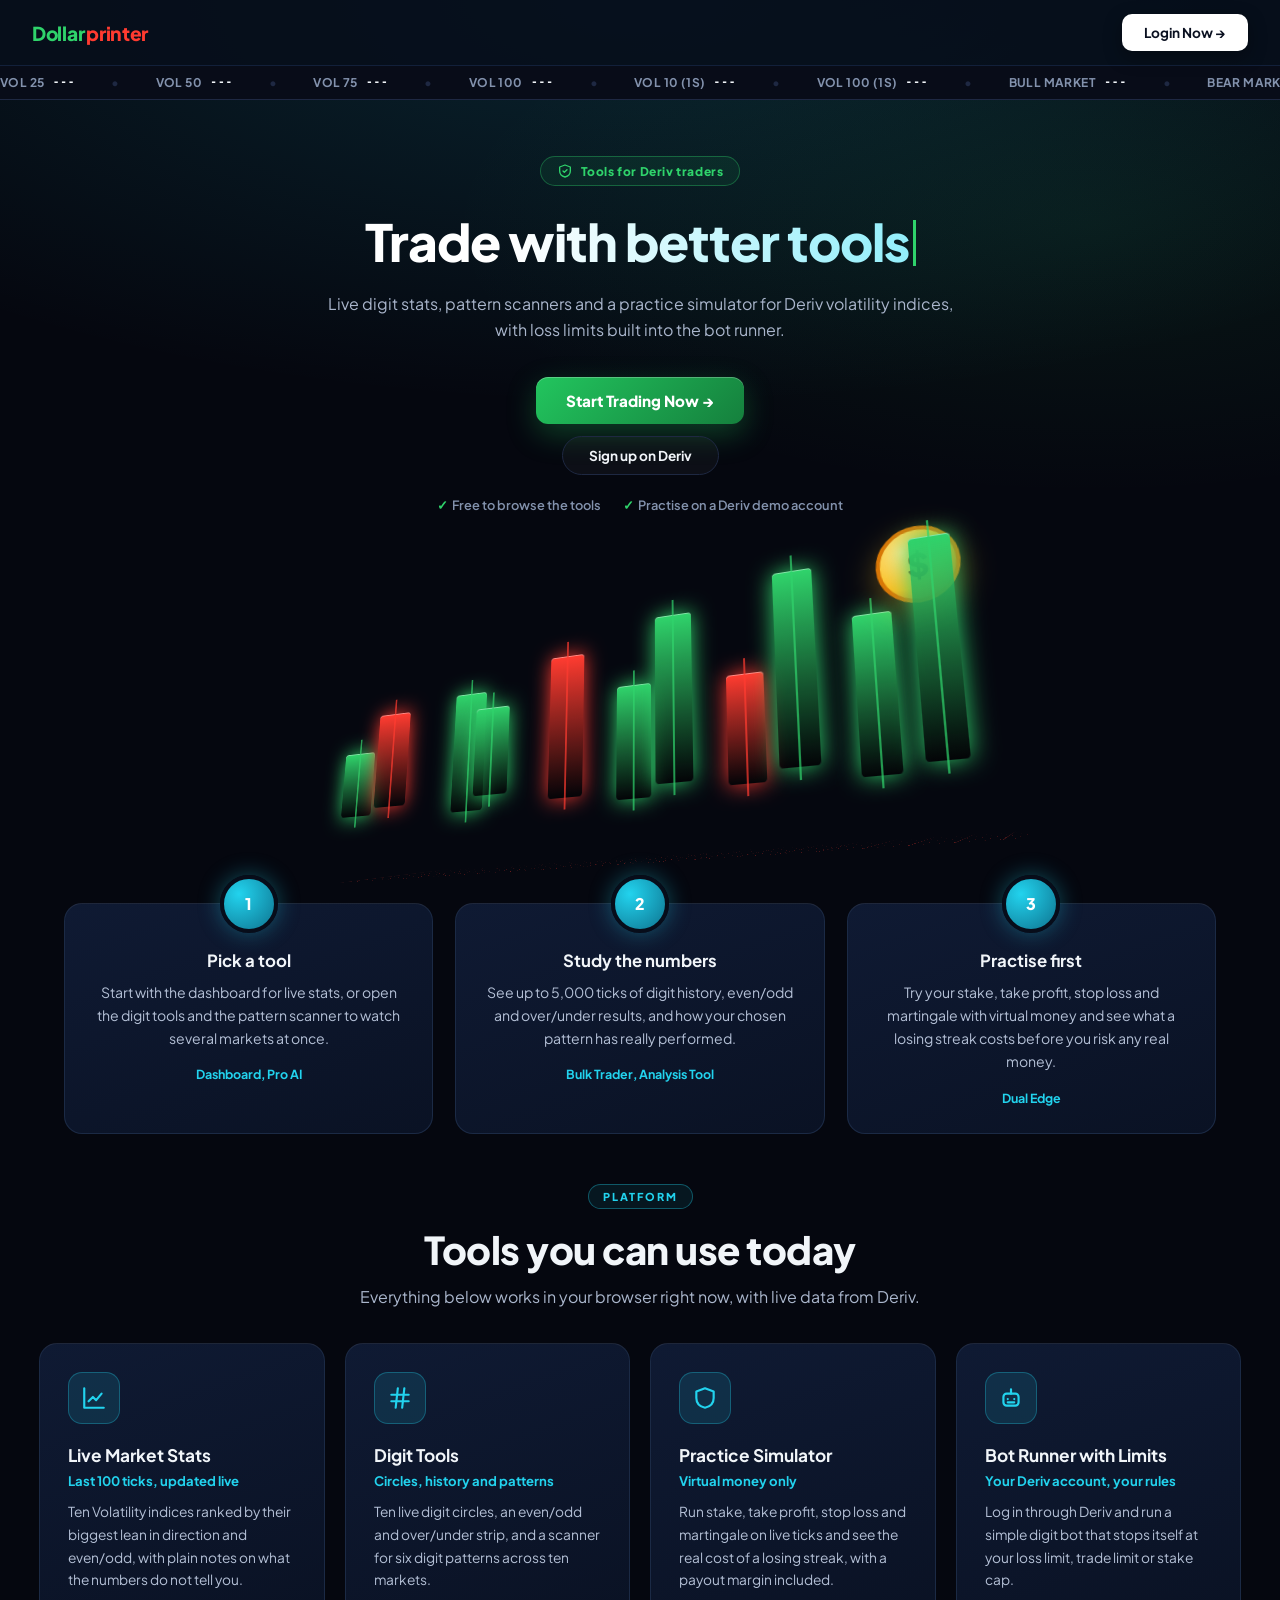
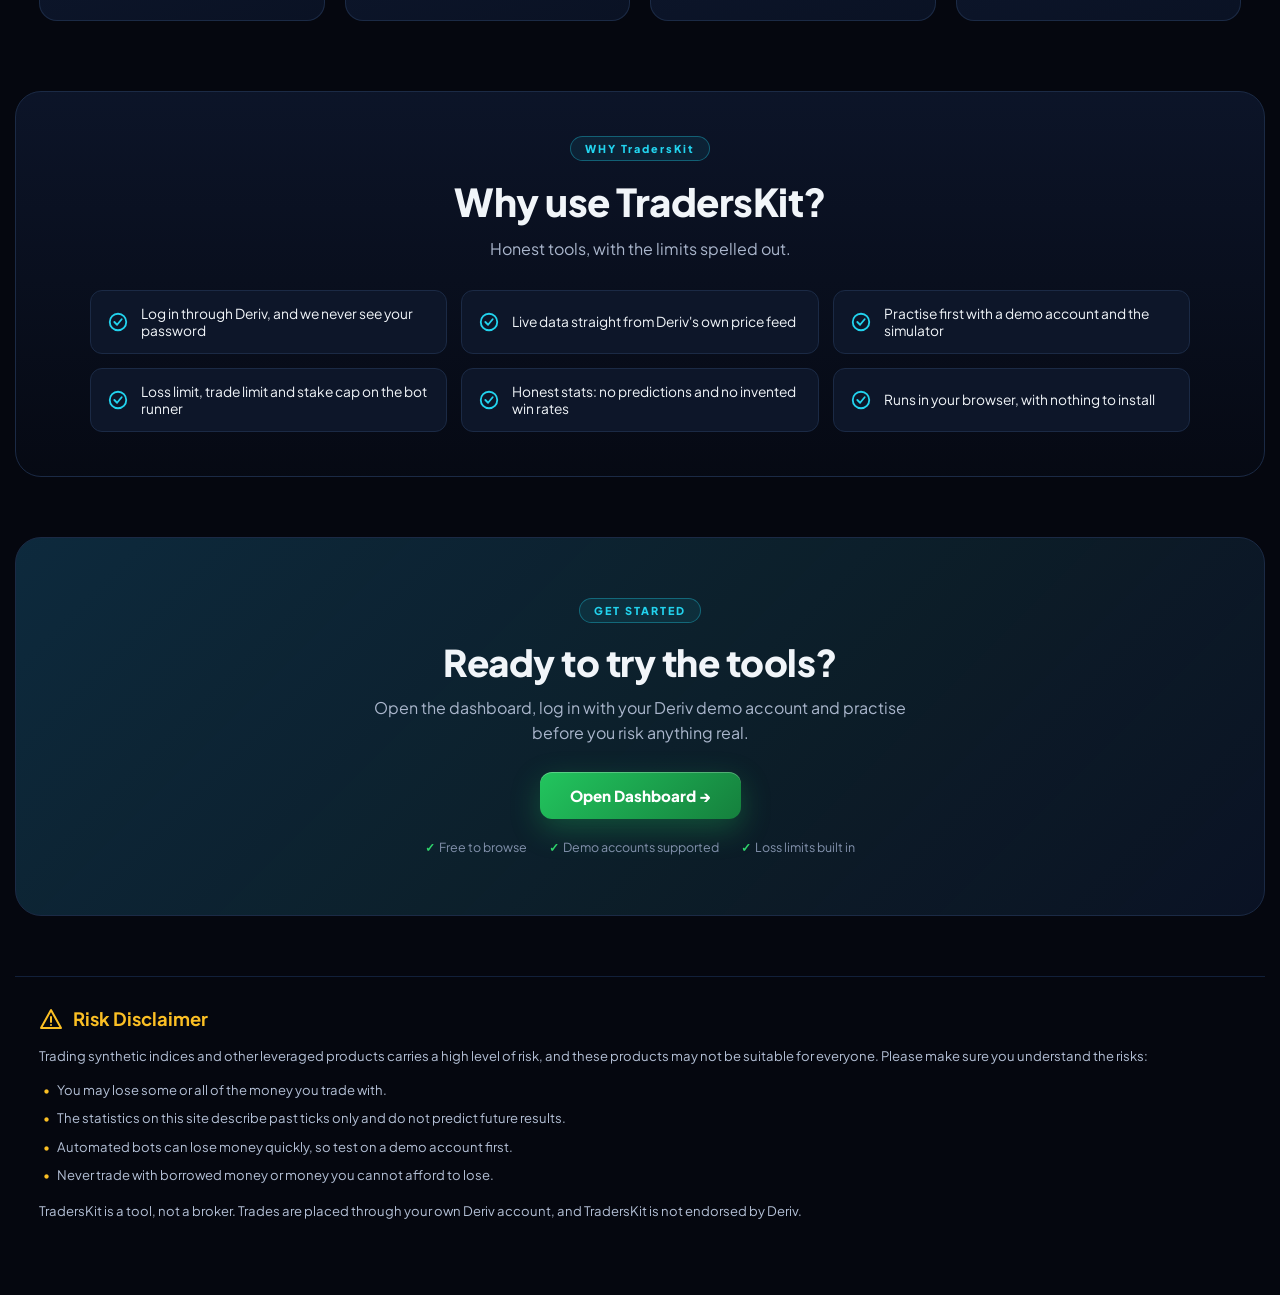
==== commit 9eaaa335: "Update TradersKit branding and dashboard" ====
--- a/index.html
+++ b/index.html
@@ -3,7 +3,7 @@
 <head>
   <meta charset="UTF-8" />
   <meta name="viewport" content="width=device-width, initial-scale=1.0" />
-  <title>Dollarprinter — Automated Trading &amp; Smart Bots</title>
+  <title>TradersKit — Automated Trading &amp; Smart Bots</title>
   <link rel="stylesheet" href="style.css" />
   <link href="https://fonts.googleapis.com/css2?family=Plus+Jakarta+Sans:wght@400;500;600;700;800&display=swap" rel="stylesheet">
   <style>
@@ -358,8 +358,8 @@
   <!-- Why use -->
   <section class="why-wrap">
     <div class="section-head" style="margin-bottom: 28px;">
-      <span class="tag">WHY DOLLARPRINTER</span>
-      <h2>Why use Dollarprinter?</h2>
+      <span class="tag">WHY TradersKit</span>
+      <h2>Why use TradersKit?</h2>
       <p>Honest tools, with the limits spelled out.</p>
     </div>
 
@@ -417,7 +417,7 @@
       <li>Automated bots can lose money quickly, so test on a demo account first.</li>
       <li>Never trade with borrowed money or money you cannot afford to lose.</li>
     </ul>
-    <p>Dollarprinter is a tool, not a broker. Trades are placed through your own Deriv account, and Dollarprinter is not endorsed by Deriv.</p>
+    <p>TradersKit is a tool, not a broker. Trades are placed through your own Deriv account, and TradersKit is not endorsed by Deriv.</p>
   </section>
 
   <script>
